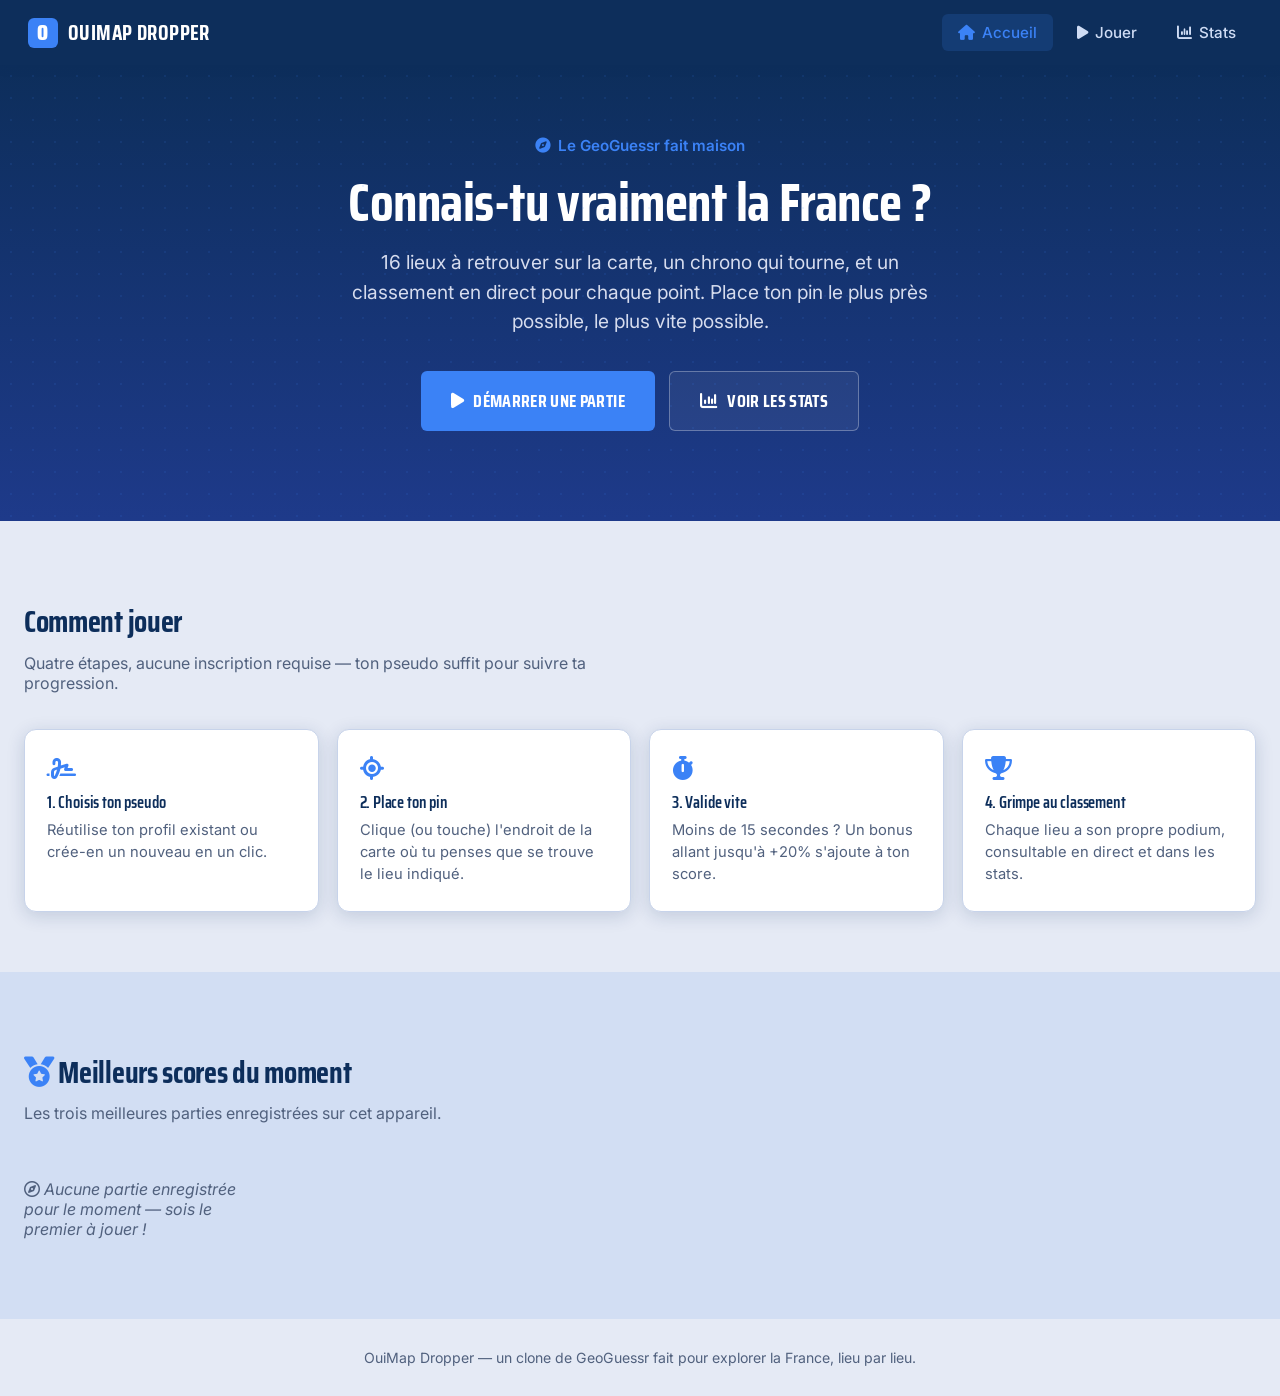
==== index.html @ 01289308 "V-Claude" ====
<!DOCTYPE html>
<html lang="fr">
<head>
<meta charset="UTF-8">
<meta name="viewport" content="width=device-width, initial-scale=1.0">
<title>OuiMap Dropper — Devine la France</title>
<link rel="stylesheet" href="https://cdnjs.cloudflare.com/ajax/libs/font-awesome/6.5.1/css/all.min.css">
<link rel="stylesheet" href="style.css">
<style>
  .hero {
    background: linear-gradient(180deg, var(--bleu-fonce) 0%, var(--bleu-intense) 100%);
    color: #dbe6fa;
    padding: 70px 24px 90px;
    position: relative;
    overflow: hidden;
  }
  .hero::after {
    content: "";
    position: absolute;
    inset: 0;
    background-image: radial-gradient(rgba(59,130,246,0.22) 1px, transparent 1px);
    background-size: 22px 22px;
    opacity: 0.5;
  }
  .hero-inner { position: relative; max-width: 900px; margin: 0 auto; text-align: center; }
  .hero-eyebrow {
    display: inline-flex; align-items: center; gap: 8px;
    color: var(--brass); font-weight: 600; font-size: 0.95em; margin-bottom: 18px;
  }
  .hero h1 {
    color: #fff; font-size: clamp(2.2em, 6vw, 3.4em); margin: 0 0 16px; line-height: 1.08;
  }
  .hero p.lead {
    font-size: 1.2em; color: #d6dcee; max-width: 620px; margin: 0 auto 34px; line-height: 1.55;
  }
  .hero-actions { display: flex; gap: 14px; justify-content: center; flex-wrap: wrap; }
  .hero-actions .btn { font-size: 1.1em; padding: 15px 30px; }

  .welcome-back {
    max-width: 900px; margin: -46px auto 0; position: relative; z-index: 5;
    padding: 20px 26px; display: flex; align-items: center; justify-content: space-between; gap: 16px; flex-wrap: wrap;
  }
  .welcome-back .who { display: flex; align-items: center; gap: 12px; }
  .welcome-back .avatar-lg {
    width: 44px; height: 44px; border-radius: 50%; background: var(--brass); color: #fff;
    display: flex; align-items: center; justify-content: center; font-weight: 700;
  }

  .section { padding: 60px 24px; }
  .section h2 { font-size: 1.9em; margin-bottom: 8px; }
  .section .lead { color: var(--ink-soft); margin-bottom: 36px; max-width: 640px; }

  .rules-grid { display: grid; grid-template-columns: repeat(4, 1fr); gap: 18px; }
  .rule-card { padding: 26px 22px; }
  .rule-card i { font-size: 1.5em; color: var(--brass); margin-bottom: 14px; display: block; }
  .rule-card h3 { font-size: 1.05em; margin: 0 0 8px; }
  .rule-card p { color: var(--ink-soft); font-size: 0.92em; line-height: 1.5; margin: 0; }

  .podium-section { background: var(--parchment-dark); }
  .podium-grid { display: grid; grid-template-columns: repeat(3, 1fr); gap: 16px; max-width: 780px; }
  .podium-card { padding: 22px; display: flex; align-items: center; gap: 14px; }
  .podium-rank {
    width: 38px; height: 38px; border-radius: 50%; display: flex; align-items: center; justify-content: center;
    font-weight: 700; font-family: var(--font-display); font-size: 1.1em; color: #fff; flex-shrink: 0;
  }
  .rank-1 { background: var(--bleu-vif); }
  .rank-2 { background: #6b83ab; }
  .rank-3 { background: #9db3d9; }
  .podium-name { font-weight: 600; }
  .podium-score { color: var(--forest); font-weight: 700; font-size: 0.92em; }
  .empty-podium { color: var(--ink-soft); font-style: italic; padding: 20px 0; }

  footer { text-align: center; padding: 30px; color: var(--ink-soft); font-size: 0.88em; }

  @media (max-width: 900px) {
    .rules-grid { grid-template-columns: repeat(2, 1fr); }
    .podium-grid { grid-template-columns: 1fr; }
  }
  @media (max-width: 560px) {
    .rules-grid { grid-template-columns: 1fr; }
    .hero { padding: 50px 18px 70px; }
    .top-nav { flex-wrap: wrap; gap: 10px; padding: 12px 16px; }
    .top-nav .nav-links { order: 3; width: 100%; justify-content: space-between; }
    .top-nav .nav-links a span { display: none; }
  }
</style>
</head>
<body>

<div id="top-nav-slot"></div>

<section class="hero">
  <div class="hero-inner">
    <div class="hero-eyebrow"><i class="fa-solid fa-compass"></i> Le GeoGuessr fait maison</div>
    <h1>Connais-tu vraiment la France ?</h1>
    <p class="lead">16 lieux à retrouver sur la carte, un chrono qui tourne, et un classement en direct pour chaque point. Place ton pin le plus près possible, le plus vite possible.</p>
    <div class="hero-actions">
      <a href="jeu.html" class="btn btn-brass"><i class="fa-solid fa-play"></i> Démarrer une partie</a>
      <a href="scores.html" class="btn btn-outline" style="background:rgba(255,255,255,0.06); color:#fff; border-color:rgba(255,255,255,0.3);"><i class="fa-solid fa-chart-column"></i> Voir les stats</a>
    </div>
  </div>
</section>

<div id="welcome-slot"></div>

<section class="section">
  <h2>Comment jouer</h2>
  <p class="lead">Quatre étapes, aucune inscription requise — ton pseudo suffit pour suivre ta progression.</p>
  <div class="rules-grid">
    <div class="card rule-card">
      <i class="fa-solid fa-signature"></i>
      <h3>1. Choisis ton pseudo</h3>
      <p>Réutilise ton profil existant ou crée-en un nouveau en un clic.</p>
    </div>
    <div class="card rule-card">
      <i class="fa-solid fa-location-crosshairs"></i>
      <h3>2. Place ton pin</h3>
      <p>Clique (ou touche) l'endroit de la carte où tu penses que se trouve le lieu indiqué.</p>
    </div>
    <div class="card rule-card">
      <i class="fa-solid fa-stopwatch"></i>
      <h3>3. Valide vite</h3>
      <p>Moins de 15 secondes ? Un bonus allant jusqu'à +20% s'ajoute à ton score.</p>
    </div>
    <div class="card rule-card">
      <i class="fa-solid fa-trophy"></i>
      <h3>4. Grimpe au classement</h3>
      <p>Chaque lieu a son propre podium, consultable en direct et dans les stats.</p>
    </div>
  </div>
</section>

<section class="section podium-section">
  <h2><i class="fa-solid fa-medal" style="color:var(--brass);"></i> Meilleurs scores du moment</h2>
  <p class="lead">Les trois meilleures parties enregistrées sur cet appareil.</p>
  <div id="podium" class="podium-grid"></div>
</section>

<footer>OuiMap Dropper — un clone de GeoGuessr fait pour explorer la France, lieu par lieu.</footer>

<script src="profil.js"></script>
<script>
  injecterNav('accueil');

  // Message de bienvenue si un profil est connu
  const dernierPseudo = getLastPseudo();
  if (dernierPseudo) {
    const profils = getProfils();
    const monProfil = profils.find(p => p.nom === dernierPseudo);
    const slot = document.getElementById('welcome-slot');
    if (monProfil) {
      slot.innerHTML = `
        <div class="card welcome-back">
          <div class="who">
            <span class="avatar-lg">${getInitiales(monProfil.nom)}</span>
            <div>
              <div style="font-weight:700;">Bon retour, ${monProfil.nom} !</div>
              <div class="muted" style="font-size:0.9em;">${monProfil.parties} partie${monProfil.parties > 1 ? 's' : ''} jouée${monProfil.parties > 1 ? 's' : ''} · meilleur score : ${monProfil.meilleurScore} pts</div>
            </div>
          </div>
          <a href="jeu.html" class="btn btn-forest"><i class="fa-solid fa-rotate-right"></i> Rejouer</a>
        </div>
      `;
    }
  }

  // Podium global (meilleure partie par joueur)
  const podiumEl = document.getElementById('podium');
  const profils = getProfils().slice(0, 3);
  if (profils.length === 0) {
    podiumEl.innerHTML = `<div class="empty-podium"><i class="fa-regular fa-compass"></i> Aucune partie enregistrée pour le moment — sois le premier à jouer !</div>`;
  } else {
    podiumEl.innerHTML = profils.map((p, i) => `
      <div class="card podium-card">
        <div class="podium-rank rank-${i + 1}">${i + 1}</div>
        <div>
          <div class="podium-name">${p.nom}</div>
          <div class="podium-score">${p.meilleurScore} pts</div>
        </div>
      </div>
    `).join('');
  }
</script>
</body>
</html>
---- style.css ----
/* ============================================================
   OuiMap Dropper — Design System
   Conforme à la Charte Graphique OUIDROP 2026
   ============================================================ */

@import url('https://fonts.googleapis.com/css2?family=Saira+Condensed:wght@300;400;500;600;700;800;900&family=Inter:wght@400;500;600;700&display=swap');

:root {
  /* --- Couleurs principales (charte OUIDROP 2026) --- */
  --bleu-fonce: #0D2E5B;     /* Dominant : logo, fonds principaux, textes structurants */
  --bleu-intense: #1E3A8A;   /* Structure : liens, éléments interactifs, accents graphiques */
  --bleu-vif: #3B82F6;       /* Accent : CTA, interactions, highlights, focus */
  --bleu-vif-hover: #2563eb;
  --bleu-clair: #E5EAF5;     /* Support : fonds, zones UI, aplats secondaires */
  --bleu-clair-dark: #D2DEF3;
  --rouge-signal: #E22424;   /* Accent fort : points d'attention, ponctuel et fonctionnel */
  --rouge-signal-dark: #b91c1c;
  --blanc: #FFFFFF;
  --gris-fonce: #333333;     /* Fond foncé alternatif (cf. charte logo) */

  /* --- Rôles sémantiques (repris de la palette ci-dessus, aucune couleur hors charte) --- */
  --ink: var(--bleu-fonce);
  --ink-soft: #51617e;       /* dérivé du bleu foncé, pour le texte secondaire */
  --parchment: var(--bleu-clair);
  --parchment-dark: var(--bleu-clair-dark);
  --card: var(--blanc);
  --brass: var(--bleu-vif);
  --brass-dark: var(--bleu-vif-hover);
  --coral: var(--rouge-signal);
  --coral-dark: var(--rouge-signal-dark);
  --forest: var(--bleu-intense);       /* "points / succès" — reste dans la palette */
  --forest-light: var(--bleu-clair-dark);
  --line: #c7d3ea;
  --shadow: rgba(13, 46, 91, 0.16);

  --radius-s: 6px;
  --radius-m: 12px;
  --radius-l: 20px;

  --font-display: 'Saira Condensed', 'Arial Narrow', sans-serif; /* titres, CTA, chiffres clés */
  --font-body: 'Inter', -apple-system, BlinkMacSystemFont, sans-serif; /* texte courant */
}

* { box-sizing: border-box; }

body {
  font-family: var(--font-body);
  background: var(--parchment);
  color: var(--ink);
  margin: 0;
}

h1, h2, h3, h4, .display {
  font-family: var(--font-display);
  font-weight: 700;
  color: var(--ink);
  letter-spacing: -0.01em;
  line-height: 1.0;
}
h1 { font-weight: 700; }
h3 { font-weight: 600; }
h4 { font-weight: 500; }

a { color: inherit; }

/* ---------- Barre de navigation partagée ---------- */
.top-nav {
  display: flex;
  align-items: center;
  justify-content: space-between;
  padding: 14px 28px;
  background: var(--bleu-fonce);
  color: var(--blanc);
  box-shadow: 0 2px 10px var(--shadow);
  position: sticky;
  top: 0;
  z-index: 500;
}

.top-nav .brand {
  display: flex;
  align-items: center;
  gap: 10px;
  font-family: var(--font-display);
  font-weight: 700;
  font-size: 1.3em;
  letter-spacing: 0.02em;
  text-transform: uppercase;
  color: #fff;
  text-decoration: none;
}

.top-nav .brand .o-mark {
  width: 30px; height: 30px;
  background: var(--bleu-vif);
  color: #fff;
  border-radius: 6px;
  display: flex; align-items: center; justify-content: center;
  font-family: var(--font-display);
  font-weight: 900;
  font-size: 1.05em;
  flex-shrink: 0;
}

.top-nav .nav-links {
  display: flex;
  gap: 8px;
}

.top-nav .nav-links a {
  display: flex;
  align-items: center;
  gap: 7px;
  text-decoration: none;
  color: #cfdcf4;
  padding: 9px 16px;
  border-radius: var(--radius-s);
  font-weight: 500;
  font-size: 0.95em;
  transition: background 0.15s ease, color 0.15s ease;
}

.top-nav .nav-links a:hover,
.top-nav .nav-links a.active {
  background: rgba(255,255,255,0.1);
  color: #fff;
}

.top-nav .nav-links a.active { color: var(--bleu-vif); background: rgba(59,130,246,0.16); }

.player-chip {
  display: flex;
  align-items: center;
  gap: 8px;
  background: rgba(255,255,255,0.1);
  padding: 6px 14px 6px 8px;
  border-radius: 999px;
  font-size: 0.9em;
  font-weight: 500;
}

.player-chip .avatar {
  width: 26px; height: 26px;
  border-radius: 50%;
  background: var(--bleu-vif);
  color: #fff;
  display: flex; align-items: center; justify-content: center;
  font-weight: 700;
  font-size: 0.85em;
  font-family: var(--font-display);
}

/* ---------- Boutons (Saira Condensed Bold, cf. charte CTA) ---------- */
.btn {
  display: inline-flex;
  align-items: center;
  justify-content: center;
  gap: 9px;
  border: none;
  cursor: pointer;
  font-family: var(--font-display);
  font-weight: 700;
  font-size: 1.05em;
  text-transform: uppercase;
  letter-spacing: 0.02em;
  padding: 13px 26px;
  border-radius: var(--radius-s);
  transition: transform 0.12s ease, box-shadow 0.12s ease, background 0.15s ease;
  text-decoration: none;
}

.btn:active { transform: scale(0.97); }

.btn-primary { background: var(--bleu-fonce); color: #fff; }
.btn-primary:hover { background: #0a2447; box-shadow: 0 4px 14px var(--shadow); }

.btn-brass { background: var(--bleu-vif); color: #fff; }
.btn-brass:hover { background: var(--bleu-vif-hover); box-shadow: 0 4px 14px var(--shadow); }

.btn-forest { background: var(--bleu-intense); color: #fff; }
.btn-forest:hover { background: #16296b; box-shadow: 0 4px 14px var(--shadow); }

.btn-outline {
  background: transparent;
  color: var(--ink);
  border: 1.5px solid var(--line);
}
.btn-outline:hover { border-color: var(--bleu-fonce); background: rgba(13,46,91,0.05); }

.btn-ghost {
  background: transparent;
  color: var(--ink-soft);
}
.btn-ghost:hover { color: var(--ink); }

.btn:disabled { opacity: 0.45; cursor: not-allowed; transform: none; }

.btn-block { width: 100%; }

/* ---------- Cartes / conteneurs ---------- */
.card {
  background: var(--card);
  border-radius: var(--radius-m);
  box-shadow: 0 4px 18px var(--shadow);
  border: 1px solid var(--line);
}

.badge {
  display: inline-flex;
  align-items: center;
  gap: 6px;
  padding: 4px 11px;
  border-radius: 999px;
  font-size: 0.78em;
  font-weight: 600;
}
.badge-brass { background: #dbe8fd; color: var(--bleu-vif-hover); }
.badge-forest { background: var(--bleu-clair-dark); color: var(--bleu-intense); }
.badge-coral { background: #fbdada; color: var(--rouge-signal-dark); }

/* ---------- Formulaires ---------- */
input[type="text"], select {
  font-family: var(--font-body);
  font-size: 1em;
  padding: 11px 14px;
  border-radius: var(--radius-s);
  border: 1.5px solid var(--line);
  background: #fff;
  color: var(--ink);
}
input[type="text"]:focus, select:focus {
  outline: none;
  border-color: var(--bleu-vif);
  box-shadow: 0 0 0 3px rgba(59, 130, 246, 0.22);
}

/* Accessibilité : focus visible clavier */
a:focus-visible, button:focus-visible, select:focus-visible, input:focus-visible {
  outline: 3px solid var(--bleu-vif);
  outline-offset: 2px;
}

@media (prefers-reduced-motion: reduce) {
  * { animation-duration: 0.001ms !important; transition-duration: 0.001ms !important; }
}

/* ---------- Utilitaires ---------- */
.muted { color: var(--ink-soft); }
.text-center { text-align: center; }
.container { max-width: 1200px; margin: 0 auto; padding: 0 24px; }
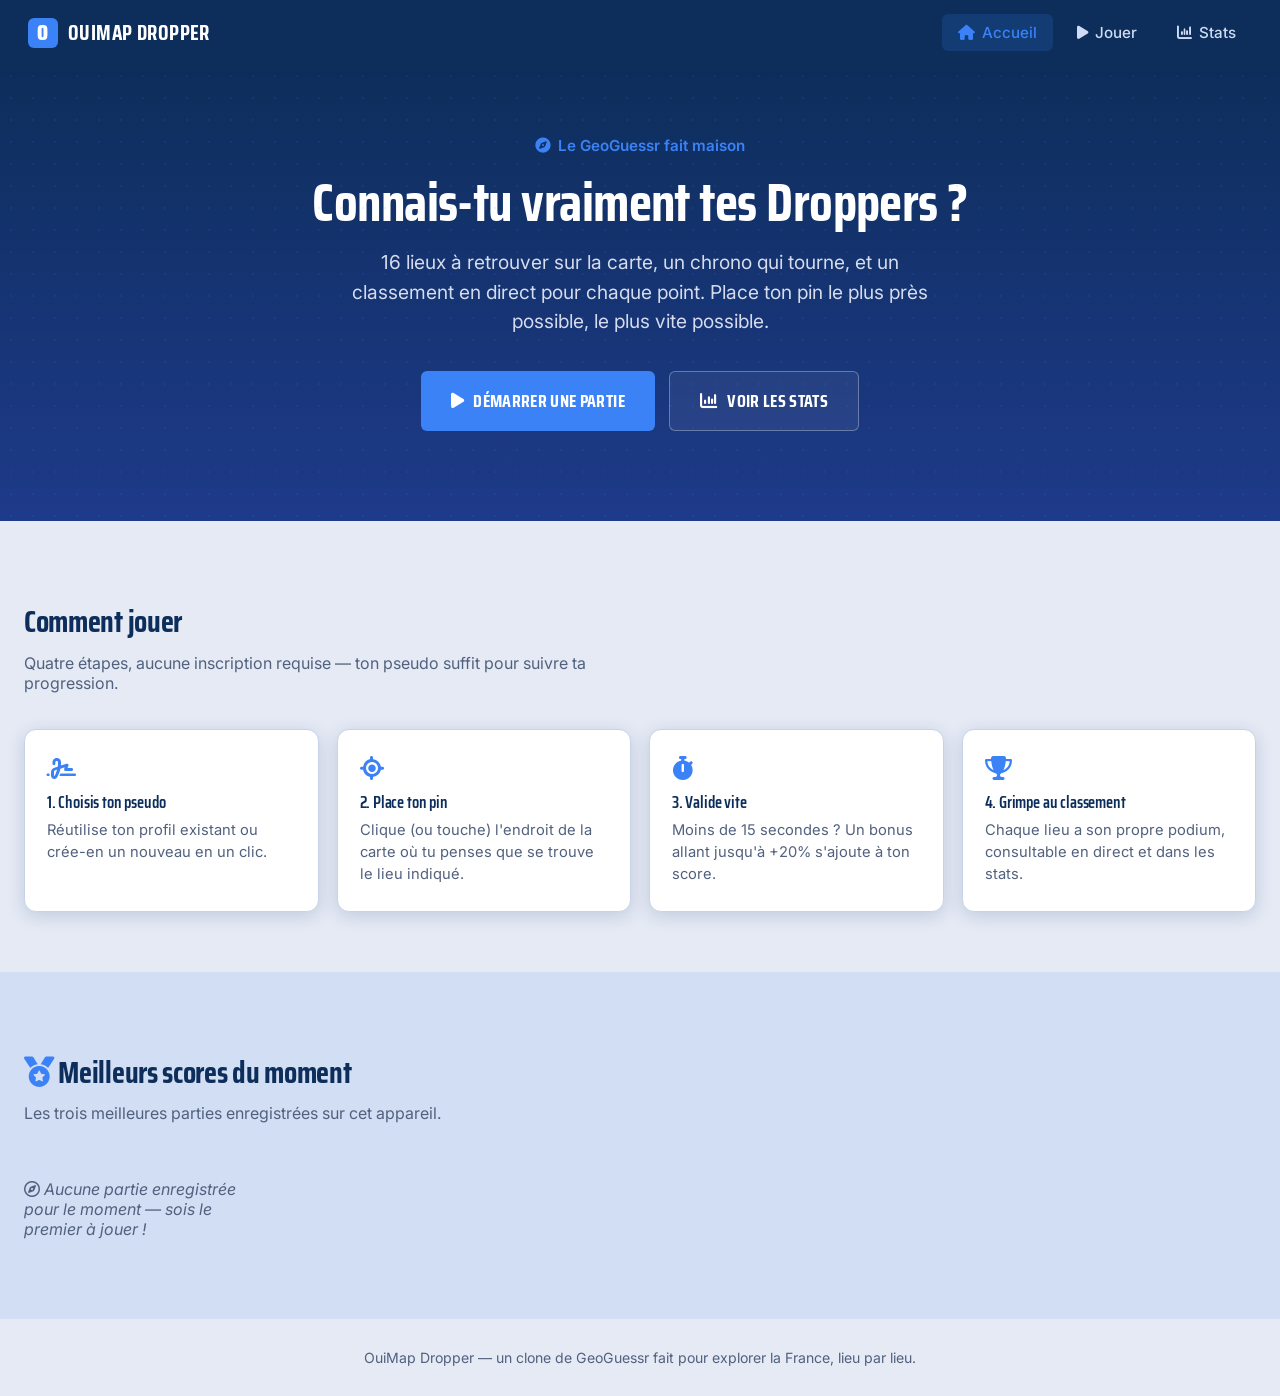
==== commit 0f8dcd89: "V1.1 Récapitulatif des 4 chantiers :  1. Bouton de partage — nouveau bouton en fin de partie, à côté" ====
--- a/index.html
+++ b/index.html
@@ -21,6 +21,7 @@
     background-image: radial-gradient(rgba(59,130,246,0.22) 1px, transparent 1px);
     background-size: 22px 22px;
     opacity: 0.5;
+    pointer-events: none; /* évite que ce calque décoratif ne bloque les clics sur les boutons du hero */
   }
   .hero-inner { position: relative; max-width: 900px; margin: 0 auto; text-align: center; }
   .hero-eyebrow {
@@ -92,7 +93,7 @@
 <section class="hero">
   <div class="hero-inner">
     <div class="hero-eyebrow"><i class="fa-solid fa-compass"></i> Le GeoGuessr fait maison</div>
-    <h1>Connais-tu vraiment la France ?</h1>
+    <h1>Connais-tu vraiment tes Droppers ?</h1>
     <p class="lead">16 lieux à retrouver sur la carte, un chrono qui tourne, et un classement en direct pour chaque point. Place ton pin le plus près possible, le plus vite possible.</p>
     <div class="hero-actions">
       <a href="jeu.html" class="btn btn-brass"><i class="fa-solid fa-play"></i> Démarrer une partie</a>
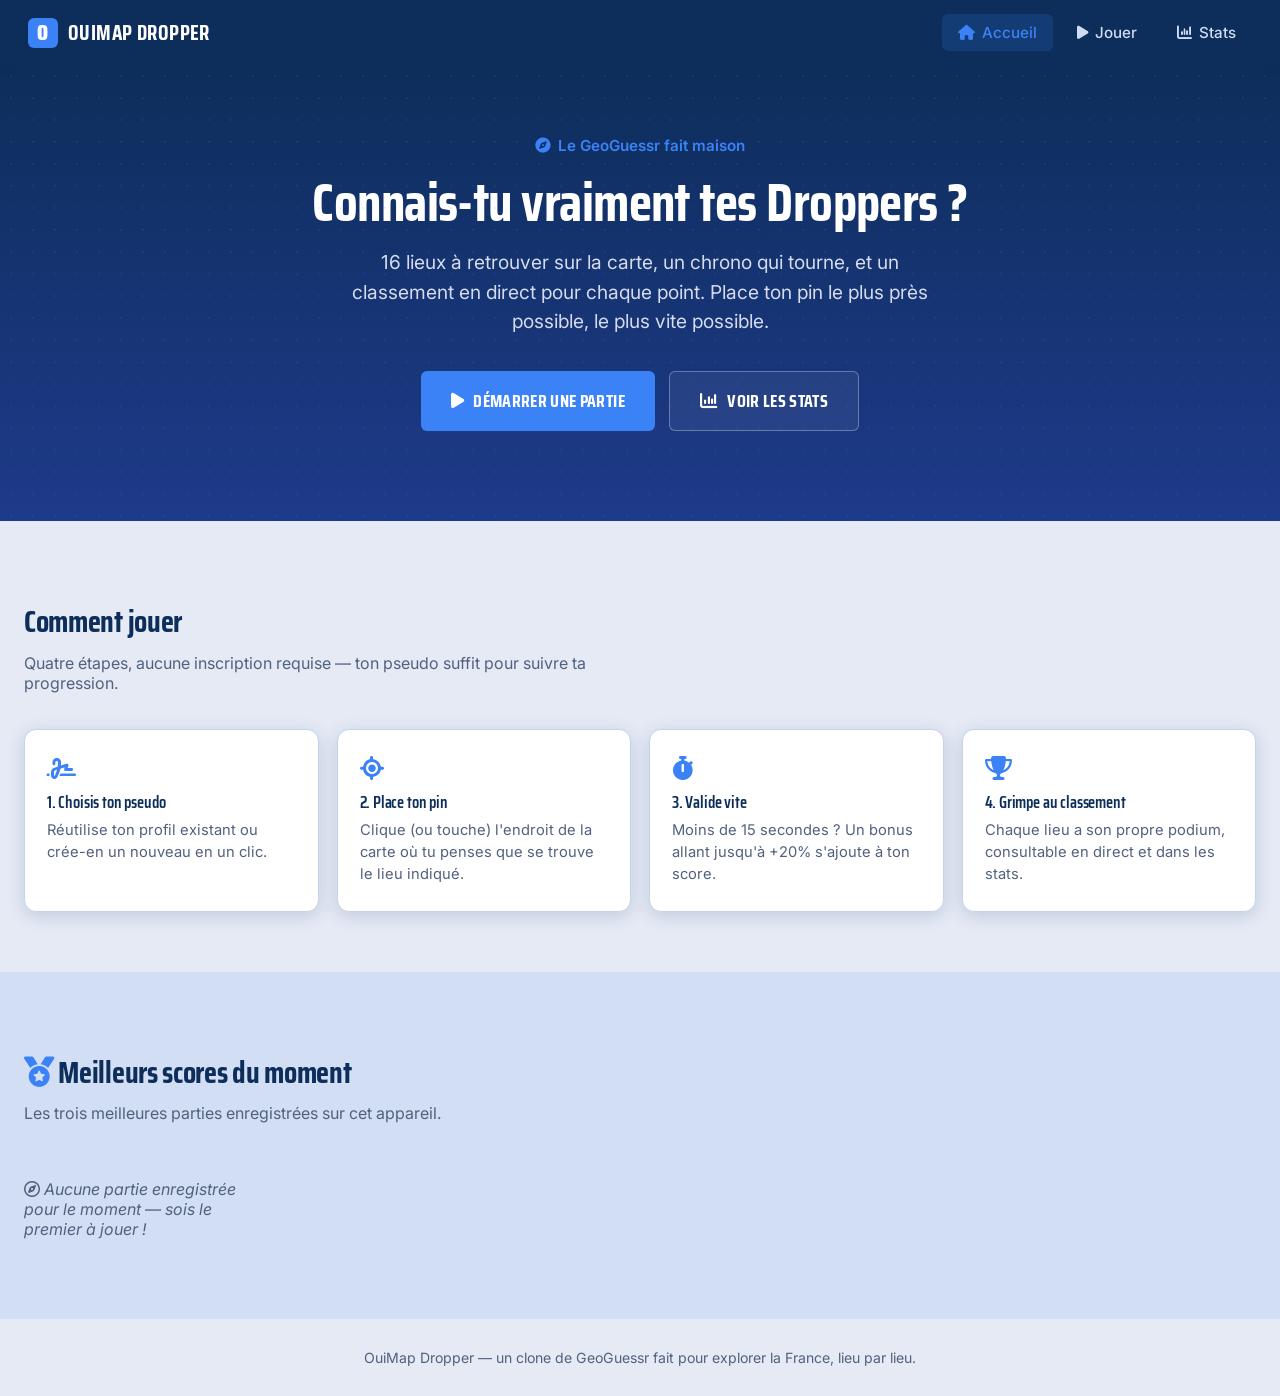
==== commit e3e5d097: "V1.2 Amélio UI mobile : Nav responsive réel : sur mobile (≤640px), les libellés texte des liens disp" ====
--- a/index.html
+++ b/index.html
@@ -80,9 +80,6 @@
   @media (max-width: 560px) {
     .rules-grid { grid-template-columns: 1fr; }
     .hero { padding: 50px 18px 70px; }
-    .top-nav { flex-wrap: wrap; gap: 10px; padding: 12px 16px; }
-    .top-nav .nav-links { order: 3; width: 100%; justify-content: space-between; }
-    .top-nav .nav-links a span { display: none; }
   }
 </style>
 </head>
--- a/style.css
+++ b/style.css
@@ -43,12 +43,16 @@
 
 * { box-sizing: border-box; }
 
+html, body { max-width: 100%; overflow-x: hidden; }
+
 body {
   font-family: var(--font-body);
   background: var(--parchment);
   color: var(--ink);
   margin: 0;
 }
+
+img, svg, canvas, table { max-width: 100%; }
 
 h1, h2, h3, h4, .display {
   font-family: var(--font-display);
@@ -150,6 +154,20 @@
   font-family: var(--font-display);
 }
 
+/* ---------- Nav responsive : évite tout débordement horizontal sur mobile ---------- */
+@media (max-width: 640px) {
+  .top-nav { padding: 10px 14px; gap: 6px; }
+  .top-nav .brand { font-size: 1.1em; gap: 6px; }
+  .top-nav .nav-links { gap: 2px; }
+  .top-nav .nav-links a { padding: 8px 10px; }
+  .top-nav .nav-links a .nav-label { display: none; } /* icônes seules sur mobile */
+  .player-chip { padding: 6px; gap: 0; }
+  .player-chip .chip-label { display: none; } /* avatar seul sur mobile, pseudo trop long sinon */
+}
+@media (max-width: 420px) {
+  .top-nav .brand .brand-label { display: none; } /* garde uniquement le repère "O" si l'écran est très étroit */
+}
+
 /* ---------- Boutons (Saira Condensed Bold, cf. charte CTA) ---------- */
 .btn {
   display: inline-flex;
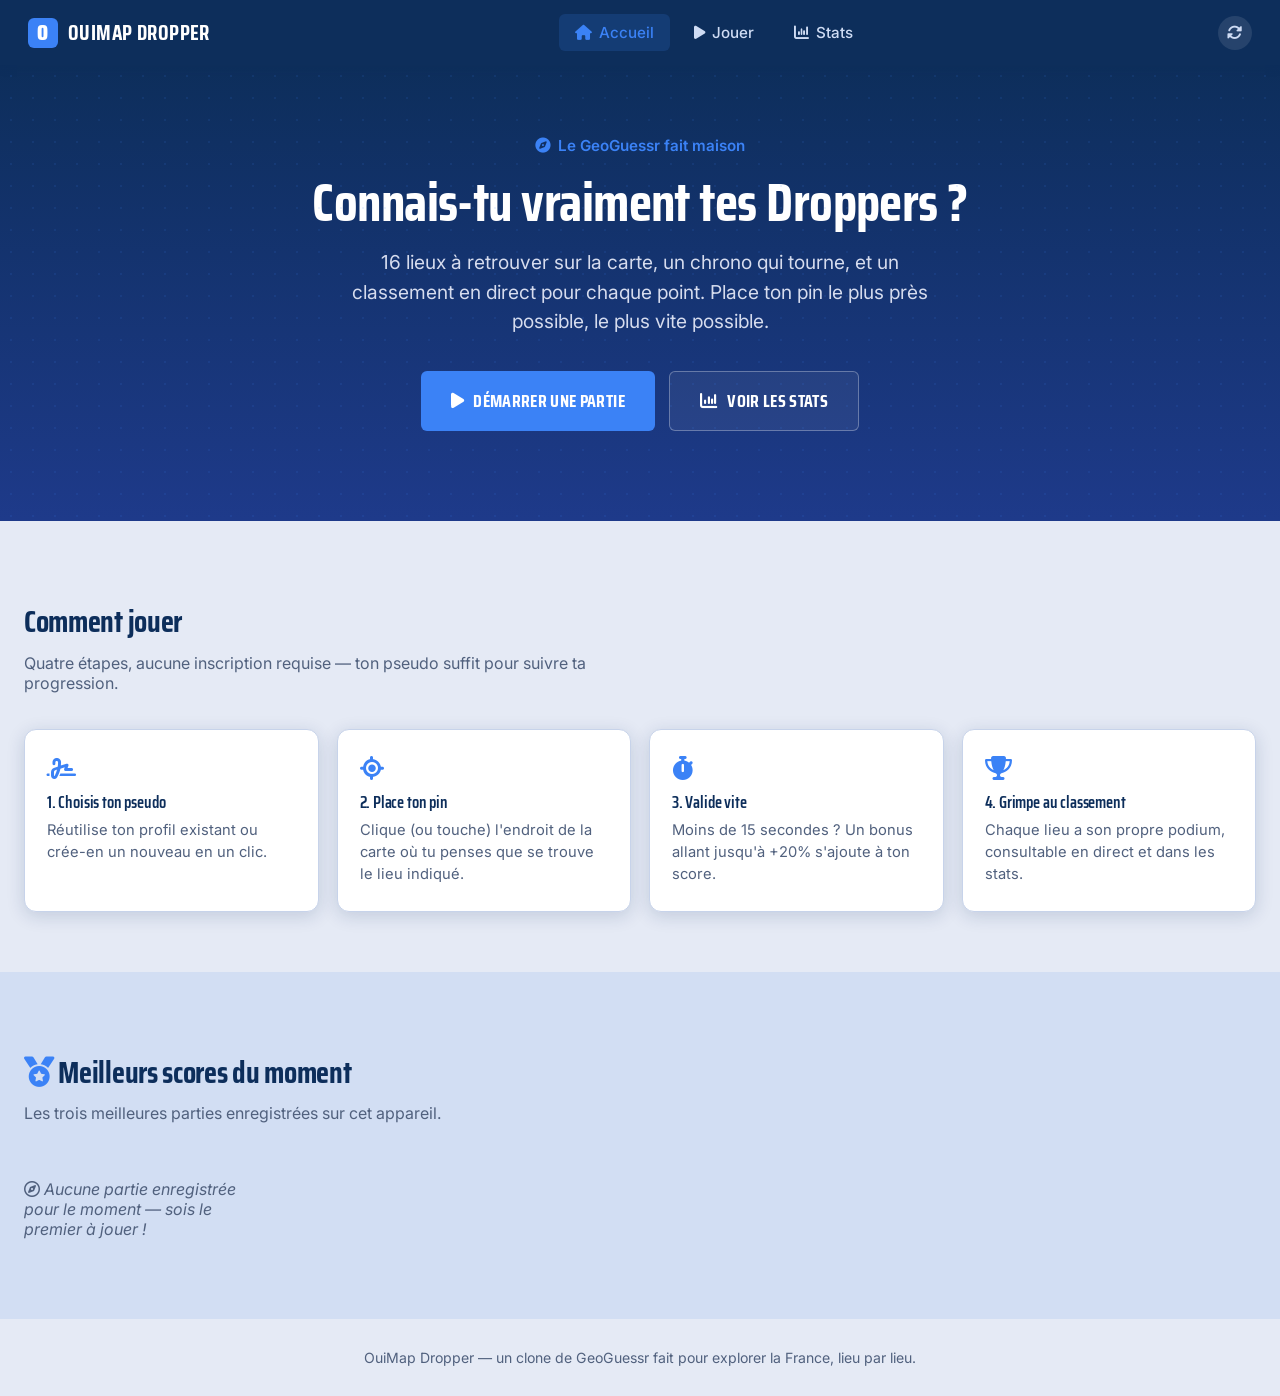
==== commit 18560f48: "Ajout favicon" ====
--- a/index.html
+++ b/index.html
@@ -3,6 +3,11 @@
 <head>
 <meta charset="UTF-8">
 <meta name="viewport" content="width=device-width, initial-scale=1.0">
+<link rel="apple-touch-icon" sizes="180x180" href="./favicon_io/apple-touch-icon.png">
+<link rel="icon" type="image/png" sizes="32x32" href="./favicon_io/favicon-32x32.png">
+<link rel="icon" type="image/png" sizes="16x16" href="./favicon_io/favicon-16x16.png">
+<link rel="manifest" href="./favicon_io/site.webmanifest">
+
 <title>OuiMap Dropper — Devine la France</title>
 <link rel="stylesheet" href="https://cdnjs.cloudflare.com/ajax/libs/font-awesome/6.5.1/css/all.min.css">
 <link rel="stylesheet" href="style.css">
--- a/style.css
+++ b/style.css
@@ -154,6 +154,23 @@
   font-family: var(--font-display);
 }
 
+.sync-btn {
+  display: flex; align-items: center; justify-content: center;
+  width: 34px; height: 34px;
+  border-radius: 50%;
+  border: none;
+  background: rgba(255,255,255,0.1);
+  color: #cfdcf4;
+  cursor: pointer;
+  font-size: 0.95em;
+  transition: background 0.15s ease, color 0.15s ease;
+  flex-shrink: 0;
+}
+.sync-btn:hover { background: rgba(255,255,255,0.18); color: #fff; }
+.sync-btn.syncing { color: var(--bleu-vif); pointer-events: none; }
+.sync-btn.syncing i { animation: sync-spin 0.9s linear infinite; }
+@keyframes sync-spin { from { transform: rotate(0deg); } to { transform: rotate(360deg); } }
+
 /* ---------- Nav responsive : évite tout débordement horizontal sur mobile ---------- */
 @media (max-width: 640px) {
   .top-nav { padding: 10px 14px; gap: 6px; }
